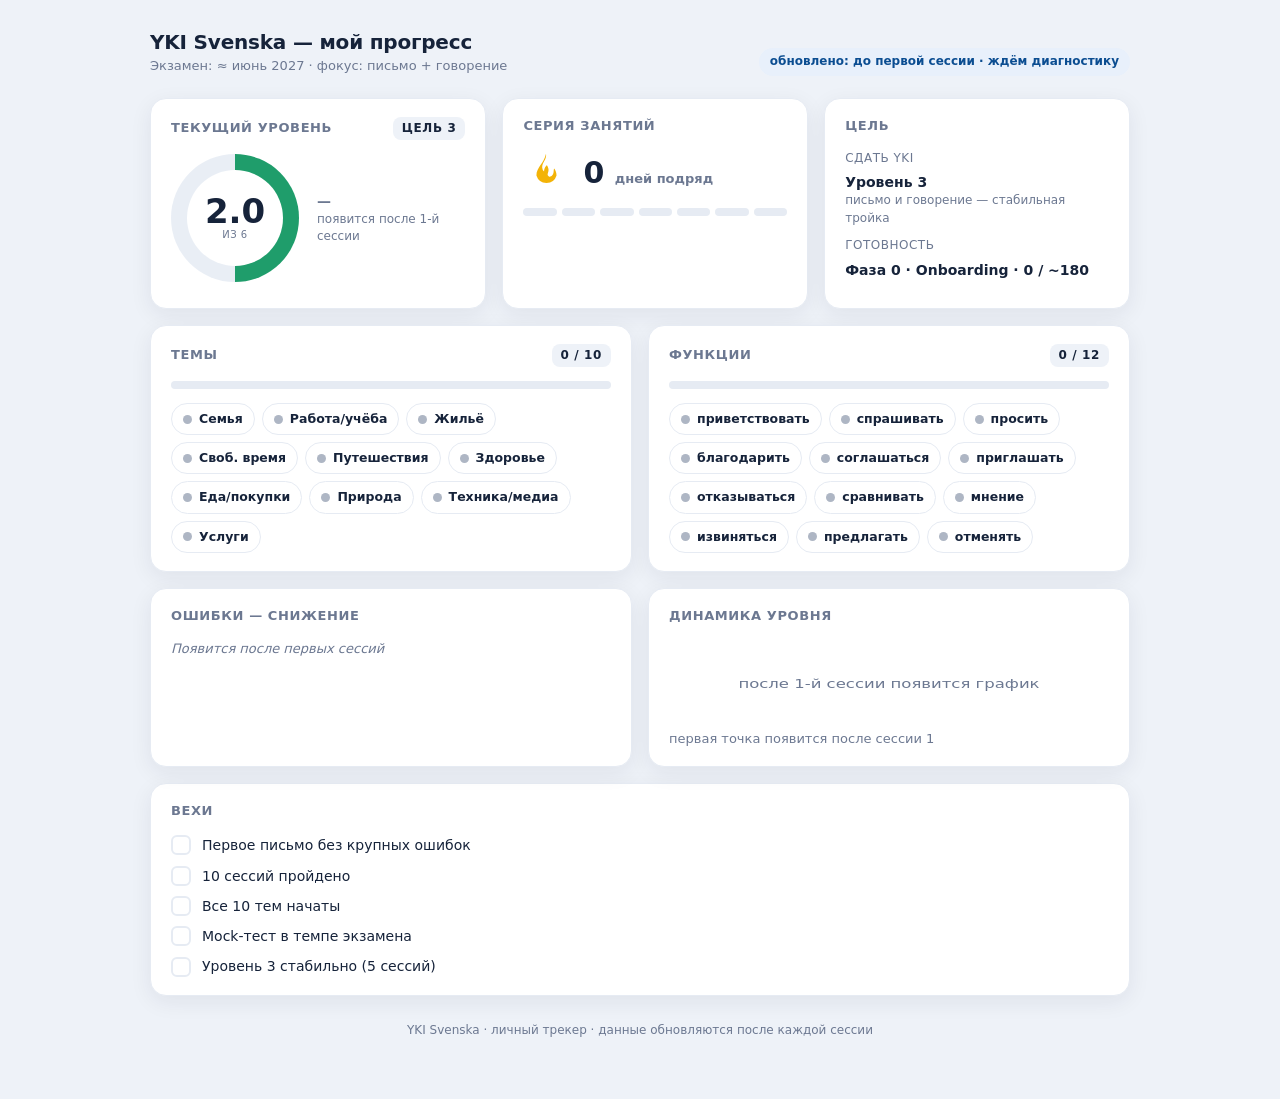
==== dashboard/index.html @ 59a008e3 "start" ====
<!doctype html>
<html lang="ru">
<head>
<meta charset="utf-8">
<meta name="viewport" content="width=device-width, initial-scale=1">
<title>YKI Svenska — Прогресс</title>
<style>
  :root{
    --bg:#eef2f8; --card:#ffffff; --ink:#16233a; --muted:#6c7891;
    --line:#e6ebf3; --blue:#0f63b8; --blue-d:#0b4d91; --gold:#f3b307;
    --new:#aeb6c4; --learn:#e8941a; --review:#2f7fd4; --master:#1f9d6b;
    --shadow:0 6px 22px rgba(22,35,58,.07); --r:16px;
  }
  *{box-sizing:border-box;margin:0;padding:0}
  body{font-family:-apple-system,BlinkMacSystemFont,"Segoe UI",Roboto,Inter,system-ui,sans-serif;
    background:var(--bg);color:var(--ink);-webkit-font-smoothing:antialiased;line-height:1.45}
  .app{max-width:1020px;margin:0 auto;padding:28px 20px 60px}
  header.top{display:flex;justify-content:space-between;align-items:flex-end;
    margin-bottom:22px;flex-wrap:wrap;gap:8px}
  header.top h1{font-size:20px;font-weight:700;letter-spacing:-.2px}
  header.top .sub{color:var(--muted);font-size:13px}
  .pill{font-size:12px;font-weight:600;color:var(--blue-d);background:#e8f0fb;
    padding:5px 11px;border-radius:999px}

  .grid{display:grid;gap:16px}
  .row-hero{grid-template-columns:1.1fr 1fr 1fr}
  .row-two{grid-template-columns:1fr 1fr}
  @media(max-width:760px){.row-hero,.row-two{grid-template-columns:1fr}}
  .card{background:var(--card);border:1px solid var(--line);border-radius:var(--r);
    padding:18px 20px;box-shadow:var(--shadow)}
  .card h2{font-size:13px;font-weight:700;text-transform:uppercase;letter-spacing:.6px;
    color:var(--muted);margin-bottom:14px;display:flex;justify-content:space-between;align-items:center}
  .card h2 .count{font-size:12px;color:var(--ink);background:var(--bg);padding:3px 9px;border-radius:8px}

  .hero{display:flex;align-items:center;gap:18px}
  .ring{width:128px;height:128px;border-radius:50%;flex:none;display:grid;place-items:center;
    background:conic-gradient(var(--master) 0% var(--pct,50%), #e9eef5 0)}
  .ring .hole{width:96px;height:96px;border-radius:50%;background:var(--card);
    display:grid;place-items:center;text-align:center}
  .ring .num{font-size:34px;font-weight:800;line-height:1}
  .ring .lab{font-size:10px;color:var(--muted);text-transform:uppercase;letter-spacing:.5px}
  .delta{font-size:14px;font-weight:700;color:var(--master)}
  .delta.up{color:var(--master)} .delta.zero{color:var(--muted);font-weight:600}
  .delta small{display:block;color:var(--muted);font-weight:500;font-size:12px}

  .streak{display:flex;align-items:center;gap:14px}
  .flame{width:46px;height:46px;flex:none}
  .streak .big{font-size:30px;font-weight:800}
  .streak .big span{font-size:13px;color:var(--muted);font-weight:600}
  .week{display:flex;gap:5px;margin-top:12px}
  .week i{width:100%;height:8px;border-radius:4px;background:var(--line)}
  .week i.on{background:var(--gold)}

  .goal{font-size:14px}
  .goal .k{color:var(--muted);font-size:12px;text-transform:uppercase;letter-spacing:.5px;margin-bottom:5px}
  .goal .v{font-weight:600;margin-bottom:10px}
  .goal .v small{display:block;color:var(--muted);font-weight:500;font-size:12px}

  .pbar{height:8px;background:var(--line);border-radius:6px;overflow:hidden;margin:4px 0 14px}
  .pbar i{display:block;height:100%;border-radius:6px;background:linear-gradient(90deg,var(--blue),var(--review))}
  .chips{display:flex;flex-wrap:wrap;gap:7px}
  .chip{font-size:12.5px;font-weight:600;padding:6px 11px;border-radius:999px;
    border:1px solid var(--line);display:flex;align-items:center;gap:7px}
  .chip .d{width:9px;height:9px;border-radius:50%}
  .s-new .d{background:var(--new)} .s-learn .d{background:var(--learn)}
  .s-review .d{background:var(--review)} .s-master .d{background:var(--master)}
  .s-master{border-color:#cdeeds}

  .err{margin-bottom:14px}
  .err .top{display:flex;justify-content:space-between;font-size:13px;font-weight:600;margin-bottom:6px}
  .err .top .delta{font-size:12px}
  .track{position:relative;height:10px;background:var(--line);border-radius:6px;overflow:hidden}
  .track .before{position:absolute;inset:0;background:#f0d6cf;width:var(--b,60%)}
  .track .now{position:absolute;left:0;top:0;bottom:0;background:var(--master);width:var(--n,18%);border-radius:6px}
  .errsum{display:flex;gap:18px;margin-top:6px;font-size:13px;color:var(--muted)}
  .errsum b{color:var(--ink)}
  .empty{color:var(--muted);font-size:13px;font-style:italic}

  .spark{width:100%;height:90px;display:block}
  .trend-num{font-size:13px;color:var(--muted)}

  .ms{display:flex;flex-direction:column;gap:10px}
  .ms li{list-style:none;display:flex;align-items:center;gap:11px;font-size:14px}
  .ms .box{width:20px;height:20px;border-radius:6px;border:2px solid var(--line);flex:none;display:grid;place-items:center}
  .ms .done .box{background:var(--master);border-color:var(--master)}
  .ms .done .box::after{content:"";width:6px;height:10px;border:solid #fff;border-width:0 2px 2px 0;transform:rotate(45deg) translate(-1px,-1px)}
  .ms .done span{color:var(--muted);text-decoration:line-through}
  footer{text-align:center;color:var(--muted);font-size:12px;margin-top:26px}
</style>
</head>
<body>
<div class="app">
  <header class="top">
    <div>
      <h1>YKI Svenska — мой прогресс</h1>
      <div class="sub">Экзамен: ≈ июнь 2027 · фокус: письмо + говорение</div>
    </div>
    <div class="pill" id="upd">обновлено: —</div>
  </header>

  <div class="grid row-hero">
    <div class="card">
      <h2>Текущий уровень <span class="count" id="lvlCount">цель 3</span></h2>
      <div class="hero">
        <div class="ring" id="ring"><div class="hole"><div>
          <div class="num" id="lvlNum">2.0</div>
          <div class="lab">из 6</div>
        </div></div></div>
        <div class="delta" id="lvlDelta">—<small>появится после 1-й сессии</small></div>
      </div>
    </div>

    <div class="card">
      <h2>Серия занятий</h2>
      <div class="streak">
        <svg class="flame" viewBox="0 0 24 24"><path fill="#f3b307" d="M12 2c.5 3-2 4.5-2 7a3 3 0 0 0 1 2.2C11 9 12.5 8 12.5 8S14 10 13 12c-.4.8 0 1.6.7 1.9C15 14 16 12.7 16 11c0-1 .3-1.4.3-1.4.7 1 1.2 2.3 1.2 3.7A5.5 5.5 0 0 1 7 13.3C7 9 11 7 12 2z"/></svg>
        <div class="big" id="streakNum">0 <span>дней подряд</span></div>
      </div>
      <div class="week" id="week"></div>
    </div>

    <div class="card goal">
      <h2>Цель</h2>
      <div class="k">Сдать YKI</div>
      <div class="v">Уровень 3<small>письмо и говорение — стабильная тройка</small></div>
      <div class="k">Готовность</div>
      <div class="v" id="ready">Фаза 0 · 0 / ~180</div>
    </div>
  </div>

  <div class="grid row-two" style="margin-top:16px">
    <div class="card">
      <h2>Темы <span class="count" id="thCount">0 / 10</span></h2>
      <div class="pbar"><i id="thBar" style="width:0%"></i></div>
      <div class="chips" id="themes"></div>
    </div>
    <div class="card">
      <h2>Функции <span class="count" id="fnCount">0 / 12</span></h2>
      <div class="pbar"><i id="fnBar" style="width:0%"></i></div>
      <div class="chips" id="functions"></div>
    </div>
  </div>

  <div class="grid row-two" style="margin-top:16px">
    <div class="card">
      <h2>Ошибки — снижение</h2>
      <div id="errors"><div class="empty">Появится после первых сессий</div></div>
      <div class="errsum" id="errSum"></div>
    </div>
    <div class="card">
      <h2>Динамика уровня</h2>
      <svg class="spark" id="spark" viewBox="0 0 320 90" preserveAspectRatio="none"></svg>
      <div class="trend-num" id="trendTxt">первая точка появится после сессии 1</div>
    </div>
  </div>

  <div class="card" style="margin-top:16px">
    <h2>Вехи</h2>
    <ul class="ms" id="ms"></ul>
  </div>

  <footer id="foot">YKI Svenska · личный трекер · данные обновляются после каждой сессии</footer>
</div>

<script src="data.js"></script>
<script>
const D = window.DASHBOARD;
const STATUS={new:"не начато",learn:"изучаю",review:"повторяю",master:"освоено"};
const $=s=>document.querySelector(s);
const el=(t,c,h)=>{const e=document.createElement(t);if(c)e.className=c;if(h!=null)e.innerHTML=h;return e};

$("#upd").textContent="обновлено: "+D.updated;
$("#lvlNum").textContent=D.level.current.toFixed(1);
$("#ring").style.setProperty("--pct",(D.level.current/4*100)+"%");
(function(){
  const dEl=$("#lvlDelta");
  if(D.level.delta>0){dEl.className="delta up";dEl.innerHTML="▲ +"+D.level.delta.toFixed(1)+"<small>за последний месяц</small>";}
  else{dEl.className="delta zero";dEl.innerHTML="—<small>появится после 1-й сессии</small>";}
})();
$("#streakNum").innerHTML=D.streak.days+" <span>дней подряд</span>";
$("#week").innerHTML=D.streak.week.map(d=>`<i class="${d?'on':''}"></i>`).join("");
$("#ready").textContent=`${D.readiness.phase} · ${D.readiness.done} / ~${D.readiness.total}`;

function chips(arr,barId,countId,wrapId){
  const started=arr.filter(x=>x.s!=="new").length;
  $("#"+countId).textContent=`${started} / ${arr.length}`;
  $("#"+barId).style.width=(started/arr.length*100)+"%";
  const wrap=$("#"+wrapId); wrap.innerHTML="";
  arr.forEach(x=>{
    const c=el("div","chip s-"+x.s,`<span class="d"></span>${x.n}`);
    c.title=STATUS[x.s]; wrap.appendChild(c);
  });
}
chips(D.themes,"thBar","thCount","themes");
chips(D.functions,"fnBar","fnCount","functions");

const ewrap=$("#errors");
if(!D.errors.length){
  ewrap.innerHTML='<div class="empty">Появится после первых сессий</div>';
  $("#errSum").innerHTML="";
}else{
  ewrap.innerHTML="";
  D.errors.forEach(e=>{
    const row=el("div","err");
    row.innerHTML=`<div class="top"><span>${e.t}</span><span class="delta">${e.before}% → ${e.now}% ▼</span></div>
      <div class="track" style="--b:${e.before}%;--n:${e.now}%"><div class="before"></div><div class="now"></div></div>`;
    ewrap.appendChild(row);
  });
  $("#errSum").innerHTML=`Исправлено всего: <b>${D.corrected}</b> · «закрыто» (3× верно): <b>${D.fixed}</b>`;
}

const wrap=$("#ms");
D.milestones.forEach(m=>{
  const li=el("li",m.done?"done":"");
  li.innerHTML=`<span class="box"></span><span>${m.t}</span>`;
  wrap.appendChild(li);
});

(function(){
  const h=D.level.history, s=$("#spark");
  if(h.length<2){
    s.innerHTML=`<text x="160" y="48" text-anchor="middle" fill="#6c7891" font-size="12">после 1-й сессии появится график</text>`;
    return;
  }
  const w=320,H=90,pad=8;
  const mn=Math.min(...h),mx=Math.max(...h),r=(mx-mn)||1;
  const sx=w/(h.length-1);
  const pts=h.map((v,i)=>[i*sx, H-pad-((v-mn)/r)*(H-pad*2)]);
  const d=pts.map((p,i)=>(i?"L":"M")+p[0].toFixed(1)+" "+p[1].toFixed(1)).join(" ");
  const area=`${d} L ${w} ${H} L 0 ${H} Z`;
  s.innerHTML=`
    <defs><linearGradient id="g" x1="0" y1="0" x2="0" y2="1">
      <stop offset="0" stop-color="#2f7fd4" stop-opacity=".25"/><stop offset="1" stop-color="#2f7fd4" stop-opacity="0"/>
    </linearGradient></defs>
    <path d="${area}" fill="url(#g)"/>
    <path d="${d}" fill="none" stroke="#0f63b8" stroke-width="2.4" stroke-linecap="round" stroke-linejoin="round"/>
    ${pts.map(p=>`<circle cx="${p[0].toFixed(1)}" cy="${p[1].toFixed(1)}" r="2.6" fill="#fff" stroke="#0f63b8" stroke-width="1.8"/>`).join("")}`;
  $("#trendTxt").textContent=`${h[0].toFixed(1)} → ${h[h.length-1].toFixed(1)}  ·  по сессиям`;
})();
</script>
</body>
</html>
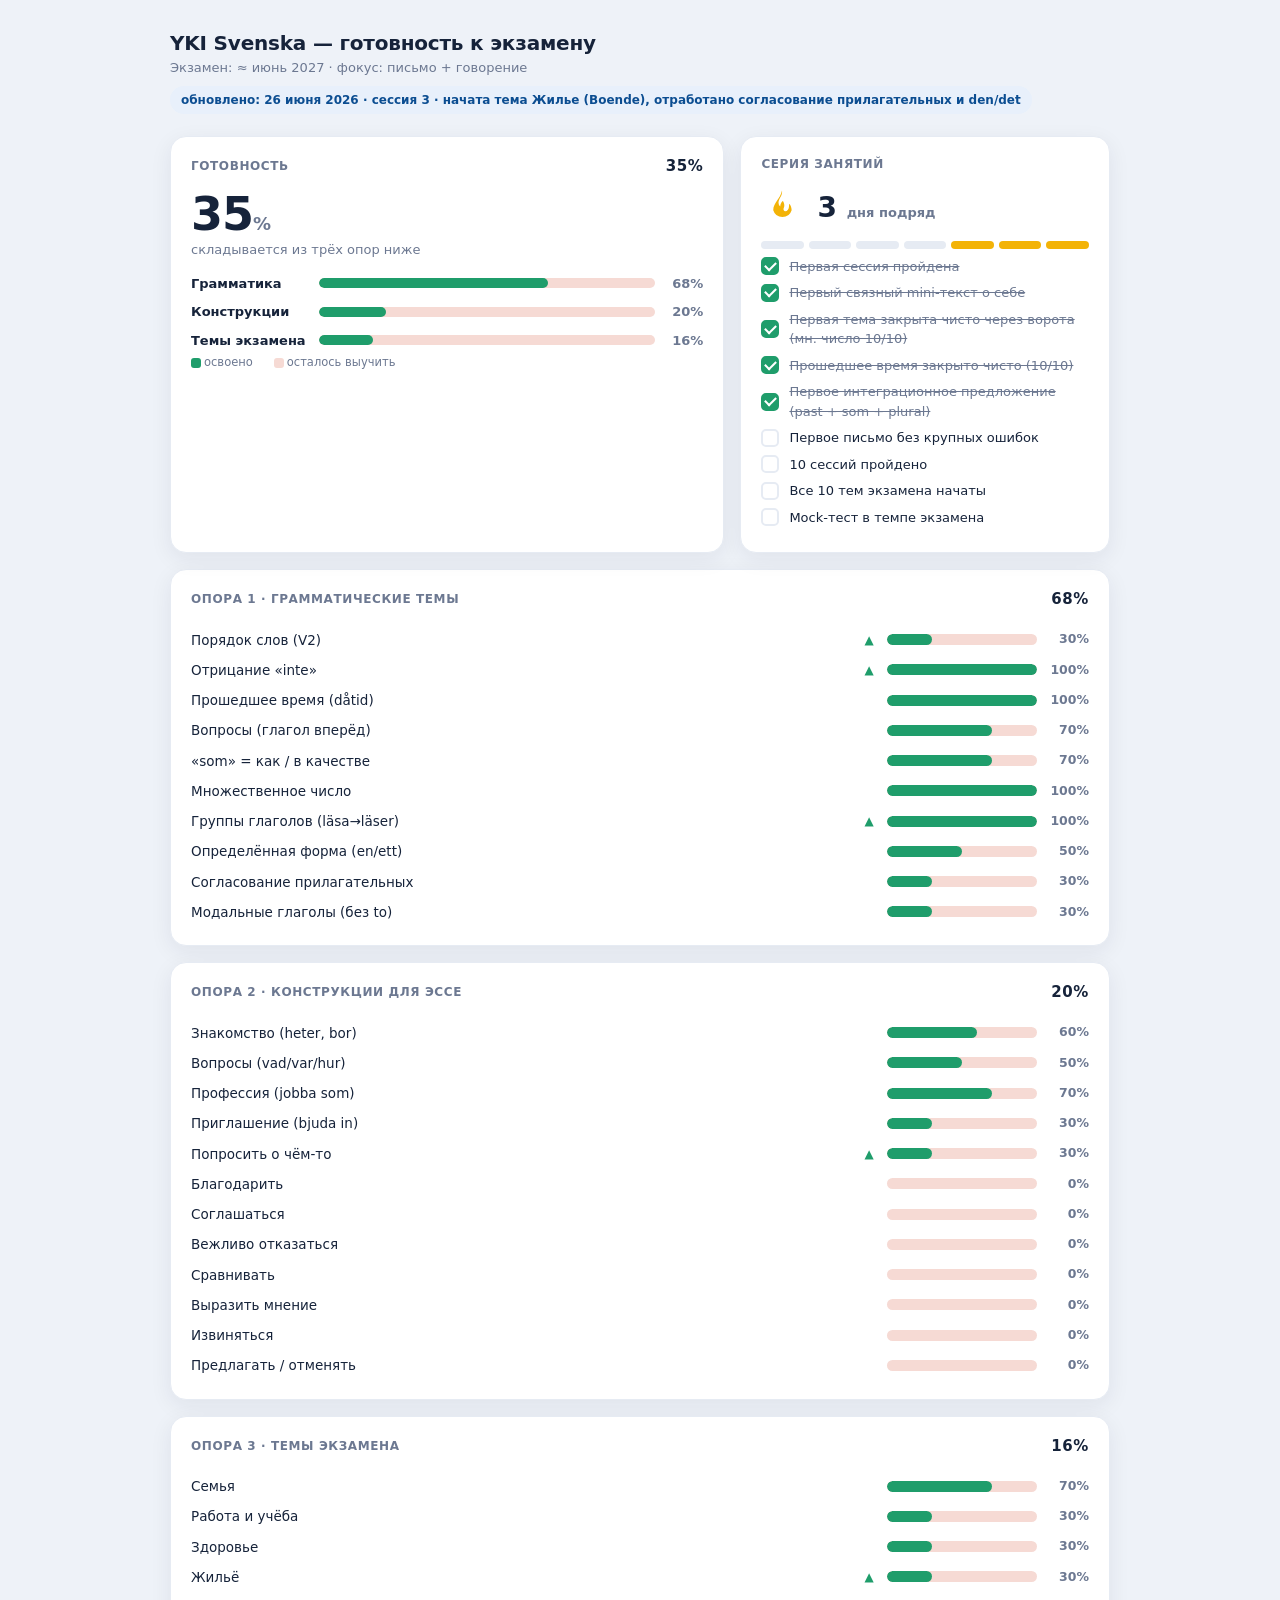
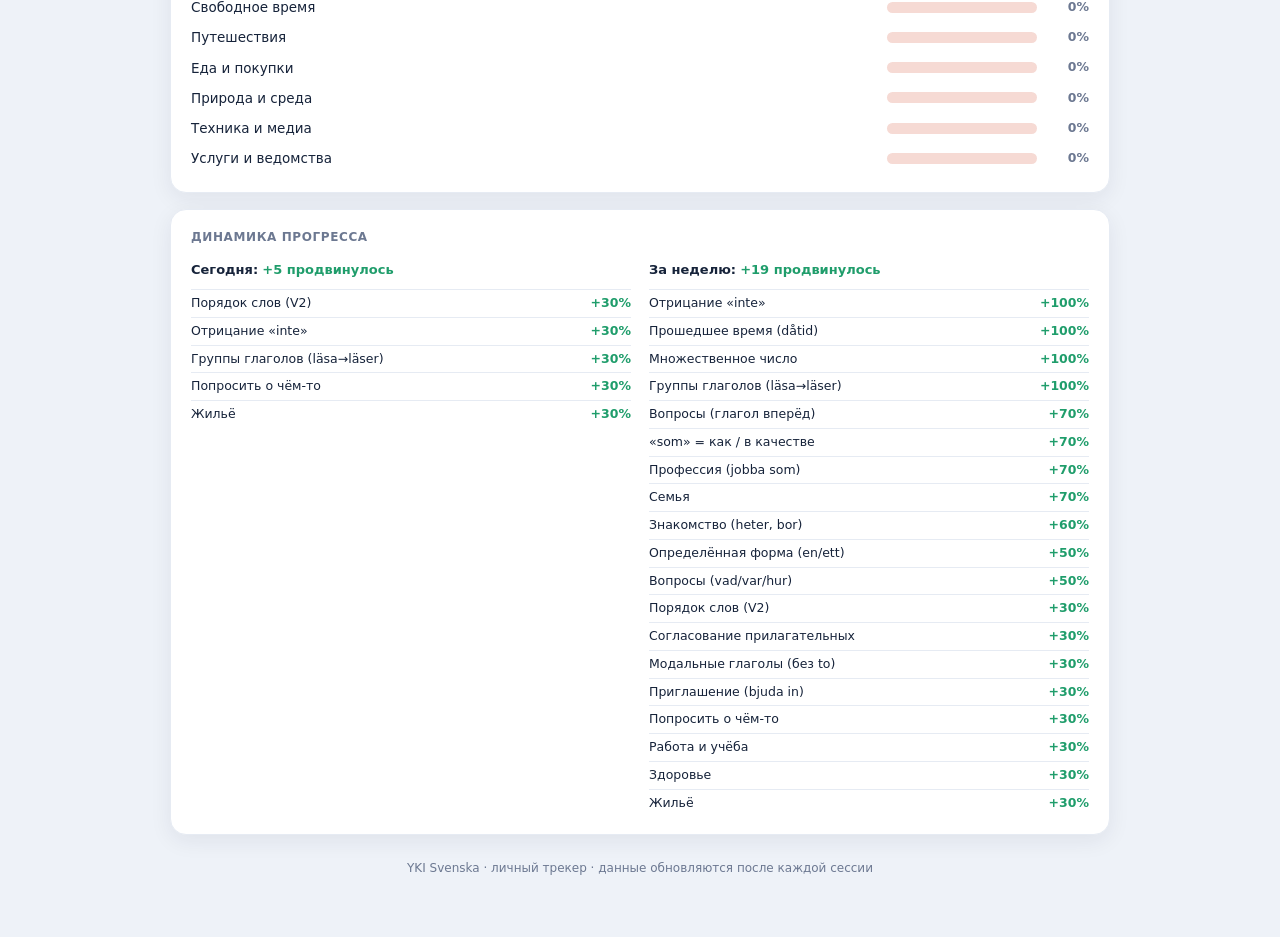
==== commit f647c756: "up" ====
--- a/dashboard/index.html
+++ b/dashboard/index.html
@@ -3,110 +3,109 @@
 <head>
 <meta charset="utf-8">
 <meta name="viewport" content="width=device-width, initial-scale=1">
-<title>YKI Svenska — Прогресс</title>
+<title>YKI Svenska — Готовность</title>
 <style>
   :root{
     --bg:#eef2f8; --card:#ffffff; --ink:#16233a; --muted:#6c7891;
-    --line:#e6ebf3; --blue:#0f63b8; --blue-d:#0b4d91; --gold:#f3b307;
-    --new:#aeb6c4; --learn:#e8941a; --review:#2f7fd4; --master:#1f9d6b;
+    --line:#e6ebf3; --gold:#f3b307; --green:#1f9d6b; --green-d:#178057;
+    --red:#e5716a; --red-bg:#f6dad4; --amber:#e8941a;
     --shadow:0 6px 22px rgba(22,35,58,.07); --r:16px;
   }
   *{box-sizing:border-box;margin:0;padding:0}
   body{font-family:-apple-system,BlinkMacSystemFont,"Segoe UI",Roboto,Inter,system-ui,sans-serif;
-    background:var(--bg);color:var(--ink);-webkit-font-smoothing:antialiased;line-height:1.45}
-  .app{max-width:1020px;margin:0 auto;padding:28px 20px 60px}
+    background:var(--bg);color:var(--ink);-webkit-font-smoothing:antialiased;line-height:1.5}
+  .app{max-width:980px;margin:0 auto;padding:28px 20px 60px}
   header.top{display:flex;justify-content:space-between;align-items:flex-end;
     margin-bottom:22px;flex-wrap:wrap;gap:8px}
   header.top h1{font-size:20px;font-weight:700;letter-spacing:-.2px}
   header.top .sub{color:var(--muted);font-size:13px}
-  .pill{font-size:12px;font-weight:600;color:var(--blue-d);background:#e8f0fb;
-    padding:5px 11px;border-radius:999px}
+  .pill{font-size:12px;font-weight:600;color:#0b4d91;background:#e8f0fb;padding:5px 11px;border-radius:999px}
 
   .grid{display:grid;gap:16px}
-  .row-hero{grid-template-columns:1.1fr 1fr 1fr}
+  .row-hero{grid-template-columns:1.5fr 1fr}
   .row-two{grid-template-columns:1fr 1fr}
   @media(max-width:760px){.row-hero,.row-two{grid-template-columns:1fr}}
   .card{background:var(--card);border:1px solid var(--line);border-radius:var(--r);
     padding:18px 20px;box-shadow:var(--shadow)}
-  .card h2{font-size:13px;font-weight:700;text-transform:uppercase;letter-spacing:.6px;
+  .card h2{font-size:12px;font-weight:700;text-transform:uppercase;letter-spacing:.6px;
     color:var(--muted);margin-bottom:14px;display:flex;justify-content:space-between;align-items:center}
-  .card h2 .count{font-size:12px;color:var(--ink);background:var(--bg);padding:3px 9px;border-radius:8px}
-
-  .hero{display:flex;align-items:center;gap:18px}
-  .ring{width:128px;height:128px;border-radius:50%;flex:none;display:grid;place-items:center;
-    background:conic-gradient(var(--master) 0% var(--pct,50%), #e9eef5 0)}
-  .ring .hole{width:96px;height:96px;border-radius:50%;background:var(--card);
-    display:grid;place-items:center;text-align:center}
-  .ring .num{font-size:34px;font-weight:800;line-height:1}
-  .ring .lab{font-size:10px;color:var(--muted);text-transform:uppercase;letter-spacing:.5px}
-  .delta{font-size:14px;font-weight:700;color:var(--master)}
-  .delta.up{color:var(--master)} .delta.zero{color:var(--muted);font-weight:600}
-  .delta small{display:block;color:var(--muted);font-weight:500;font-size:12px}
-
-  .streak{display:flex;align-items:center;gap:14px}
-  .flame{width:46px;height:46px;flex:none}
-  .streak .big{font-size:30px;font-weight:800}
-  .streak .big span{font-size:13px;color:var(--muted);font-weight:600}
+  .card h2 .agg{font-size:15px;color:var(--ink);font-weight:800}
+
+  /* hero readiness */
+  .ready{display:flex;align-items:center;gap:22px;margin-bottom:8px}
+  .big{font-size:46px;font-weight:800;line-height:1;letter-spacing:-1px}
+  .big small{font-size:18px;color:var(--muted);font-weight:700}
+  .ready .lab{font-size:13px;color:var(--muted);margin-top:3px}
+  .pillars{margin-top:14px;display:flex;flex-direction:column;gap:9px}
+  .pillar{display:flex;align-items:center;gap:10px;font-size:13px}
+  .pillar .name{width:118px;color:var(--ink);font-weight:600}
+  .pillar .trk{flex:1;height:10px;background:var(--red-bg);border-radius:6px;overflow:hidden}
+  .pillar .trk i{display:block;height:100%;background:var(--green);border-radius:6px;transition:width .6s}
+  .pillar .pc{width:38px;text-align:right;font-weight:700;color:var(--muted)}
+
+  .streak{display:flex;align-items:center;gap:14px;margin-bottom:6px}
+  .flame{width:42px;height:42px;flex:none}
+  .streak .big2{font-size:28px;font-weight:800}
+  .streak .big2 span{font-size:13px;color:var(--muted);font-weight:600}
   .week{display:flex;gap:5px;margin-top:12px}
   .week i{width:100%;height:8px;border-radius:4px;background:var(--line)}
   .week i.on{background:var(--gold)}
-
-  .goal{font-size:14px}
-  .goal .k{color:var(--muted);font-size:12px;text-transform:uppercase;letter-spacing:.5px;margin-bottom:5px}
-  .goal .v{font-weight:600;margin-bottom:10px}
-  .goal .v small{display:block;color:var(--muted);font-weight:500;font-size:12px}
-
-  .pbar{height:8px;background:var(--line);border-radius:6px;overflow:hidden;margin:4px 0 14px}
-  .pbar i{display:block;height:100%;border-radius:6px;background:linear-gradient(90deg,var(--blue),var(--review))}
-  .chips{display:flex;flex-wrap:wrap;gap:7px}
-  .chip{font-size:12.5px;font-weight:600;padding:6px 11px;border-radius:999px;
-    border:1px solid var(--line);display:flex;align-items:center;gap:7px}
-  .chip .d{width:9px;height:9px;border-radius:50%}
-  .s-new .d{background:var(--new)} .s-learn .d{background:var(--learn)}
-  .s-review .d{background:var(--review)} .s-master .d{background:var(--master)}
-  .s-master{border-color:#cdeeds}
-
-  .err{margin-bottom:14px}
-  .err .top{display:flex;justify-content:space-between;font-size:13px;font-weight:600;margin-bottom:6px}
-  .err .top .delta{font-size:12px}
-  .track{position:relative;height:10px;background:var(--line);border-radius:6px;overflow:hidden}
-  .track .before{position:absolute;inset:0;background:#f0d6cf;width:var(--b,60%)}
-  .track .now{position:absolute;left:0;top:0;bottom:0;background:var(--master);width:var(--n,18%);border-radius:6px}
-  .errsum{display:flex;gap:18px;margin-top:6px;font-size:13px;color:var(--muted)}
-  .errsum b{color:var(--ink)}
-  .empty{color:var(--muted);font-size:13px;font-style:italic}
-
-  .spark{width:100%;height:90px;display:block}
-  .trend-num{font-size:13px;color:var(--muted)}
-
-  .ms{display:flex;flex-direction:column;gap:10px}
-  .ms li{list-style:none;display:flex;align-items:center;gap:11px;font-size:14px}
-  .ms .box{width:20px;height:20px;border-radius:6px;border:2px solid var(--line);flex:none;display:grid;place-items:center}
-  .ms .done .box{background:var(--master);border-color:var(--master)}
-  .ms .done .box::after{content:"";width:6px;height:10px;border:solid #fff;border-width:0 2px 2px 0;transform:rotate(45deg) translate(-1px,-1px)}
-  .ms .done span{color:var(--muted);text-decoration:line-through}
-  footer{text-align:center;color:var(--muted);font-size:12px;margin-top:26px}
+  .mlist{margin-top:8px}
+  .mlist li{list-style:none;display:flex;align-items:center;gap:10px;font-size:13px;margin-bottom:7px}
+  .mlist .box{width:18px;height:18px;border-radius:5px;border:2px solid var(--line);flex:none;display:grid;place-items:center}
+  .mlist .done .box{background:var(--green);border-color:var(--green)}
+  .mlist .done .box::after{content:"";width:5px;height:9px;border:solid #fff;border-width:0 2px 2px 0;transform:rotate(45deg) translate(-1px,-1px)}
+  .mlist .done span{color:var(--muted);text-decoration:line-through}
+
+  /* topic bars */
+  .bar{display:flex;align-items:center;gap:10px;padding:5px 0}
+  .bar .name{flex:1;font-size:13.5px;color:var(--ink)}
+  .bar .arrow{width:16px;text-align:center;font-size:12px;font-weight:800;flex:none}
+  .bar .arrow.up{color:var(--green)} .bar .arrow.down{color:var(--red)} .bar .arrow.flat{color:transparent}
+  .bar .trk{width:150px;height:11px;background:var(--red-bg);border-radius:6px;overflow:hidden;flex:none}
+  .bar .trk i{display:block;height:100%;background:var(--green);border-radius:6px;transition:width .6s}
+  .bar .pc{width:42px;text-align:right;font-size:12.5px;font-weight:700;color:var(--muted);flex:none}
+  .bar.zero .trk i{background:var(--red);opacity:.55}
+  @media(max-width:560px){.bar .trk{width:96px}}
+
+  /* delta */
+  .delta-cols{display:grid;grid-template-columns:1fr 1fr;gap:18px}
+  @media(max-width:560px){.delta-cols{grid-template-columns:1fr}}
+  .delta-sum{font-size:13px;margin-bottom:10px}
+  .delta-sum .up{color:var(--green);font-weight:700} .delta-sum .down{color:var(--red);font-weight:700}
+  .drow{display:flex;justify-content:space-between;font-size:12.5px;padding:4px 0;border-top:1px solid var(--line)}
+  .drow .nm{color:var(--ink)} .drow .mv{font-weight:700}
+  .drow .mv.up{color:var(--green)} .drow .mv.down{color:var(--red)}
+  .empty{color:var(--muted);font-size:12.5px;font-style:italic}
+  .legend{font-size:11.5px;color:var(--muted);margin-top:4px}
+  .legend .g{display:inline-block;width:10px;height:10px;background:var(--green);border-radius:3px;vertical-align:middle;margin-right:3px}
+  .legend .r{display:inline-block;width:10px;height:10px;background:var(--red-bg);border-radius:3px;vertical-align:middle;margin:0 3px 0 10px}
+  footer{text-align:center;color:var(--muted);font-size:12px;margin-top:24px}
 </style>
 </head>
 <body>
 <div class="app">
   <header class="top">
     <div>
-      <h1>YKI Svenska — мой прогресс</h1>
+      <h1>YKI Svenska — готовность к экзамену</h1>
       <div class="sub">Экзамен: ≈ июнь 2027 · фокус: письмо + говорение</div>
     </div>
-    <div class="pill" id="upd">обновлено: —</div>
+    <div class="pill" id="upd">—</div>
   </header>
 
+  <!-- HERO -->
   <div class="grid row-hero">
     <div class="card">
-      <h2>Текущий уровень <span class="count" id="lvlCount">цель 3</span></h2>
-      <div class="hero">
-        <div class="ring" id="ring"><div class="hole"><div>
-          <div class="num" id="lvlNum">2.0</div>
-          <div class="lab">из 6</div>
-        </div></div></div>
-        <div class="delta" id="lvlDelta">—<small>появится после 1-й сессии</small></div>
+      <h2>Готовность <span class="agg" id="readyPct">—</span></h2>
+      <div class="ready">
+        <div>
+          <div class="big" id="readyBig">—<small>%</small></div>
+          <div class="lab">складывается из трёх опор ниже</div>
+        </div>
+      </div>
+      <div class="pillars" id="pillars"></div>
+      <div class="legend">
+        <span class="g"></span>освоено &nbsp; <span class="r"></span>осталось выучить
       </div>
     </div>
 
@@ -114,129 +113,117 @@
       <h2>Серия занятий</h2>
       <div class="streak">
         <svg class="flame" viewBox="0 0 24 24"><path fill="#f3b307" d="M12 2c.5 3-2 4.5-2 7a3 3 0 0 0 1 2.2C11 9 12.5 8 12.5 8S14 10 13 12c-.4.8 0 1.6.7 1.9C15 14 16 12.7 16 11c0-1 .3-1.4.3-1.4.7 1 1.2 2.3 1.2 3.7A5.5 5.5 0 0 1 7 13.3C7 9 11 7 12 2z"/></svg>
-        <div class="big" id="streakNum">0 <span>дней подряд</span></div>
+        <div class="big2" id="streakNum">0 <span>дней подряд</span></div>
       </div>
       <div class="week" id="week"></div>
-    </div>
-
-    <div class="card goal">
-      <h2>Цель</h2>
-      <div class="k">Сдать YKI</div>
-      <div class="v">Уровень 3<small>письмо и говорение — стабильная тройка</small></div>
-      <div class="k">Готовность</div>
-      <div class="v" id="ready">Фаза 0 · 0 / ~180</div>
-    </div>
-  </div>
-
-  <div class="grid row-two" style="margin-top:16px">
-    <div class="card">
-      <h2>Темы <span class="count" id="thCount">0 / 10</span></h2>
-      <div class="pbar"><i id="thBar" style="width:0%"></i></div>
-      <div class="chips" id="themes"></div>
-    </div>
-    <div class="card">
-      <h2>Функции <span class="count" id="fnCount">0 / 12</span></h2>
-      <div class="pbar"><i id="fnBar" style="width:0%"></i></div>
-      <div class="chips" id="functions"></div>
-    </div>
-  </div>
-
-  <div class="grid row-two" style="margin-top:16px">
-    <div class="card">
-      <h2>Ошибки — снижение</h2>
-      <div id="errors"><div class="empty">Появится после первых сессий</div></div>
-      <div class="errsum" id="errSum"></div>
-    </div>
-    <div class="card">
-      <h2>Динамика уровня</h2>
-      <svg class="spark" id="spark" viewBox="0 0 320 90" preserveAspectRatio="none"></svg>
-      <div class="trend-num" id="trendTxt">первая точка появится после сессии 1</div>
-    </div>
-  </div>
-
-  <div class="card" style="margin-top:16px">
-    <h2>Вехи</h2>
-    <ul class="ms" id="ms"></ul>
-  </div>
-
-  <footer id="foot">YKI Svenska · личный трекер · данные обновляются после каждой сессии</footer>
+      <ul class="mlist" id="ms"></ul>
+    </div>
+  </div>
+
+  <!-- PILLAR 1: GRAMMAR -->
+  <div class="card" style="margin-top:16px">
+    <h2>Опора 1 · Грамматические темы <span class="agg" id="gAgg">—</span></h2>
+    <div id="grammar"></div>
+  </div>
+
+  <!-- PILLAR 2: CONSTRUCTIONS -->
+  <div class="card" style="margin-top:16px">
+    <h2>Опора 2 · Конструкции для эссе <span class="agg" id="cAgg">—</span></h2>
+    <div id="constructions"></div>
+  </div>
+
+  <!-- PILLAR 3: THEMES -->
+  <div class="card" style="margin-top:16px">
+    <h2>Опора 3 · Темы экзамена <span class="agg" id="tAgg">—</span></h2>
+    <div id="themes"></div>
+  </div>
+
+  <!-- DELTA -->
+  <div class="card" style="margin-top:16px">
+    <h2>Динамика прогресса</h2>
+    <div class="delta-cols">
+      <div>
+        <div class="delta-sum" id="todaySum"></div>
+        <div id="todayDelta"></div>
+      </div>
+      <div>
+        <div class="delta-sum" id="weekSum"></div>
+        <div id="weekDelta"></div>
+      </div>
+    </div>
+  </div>
+
+  <footer>YKI Svenska · личный трекер · данные обновляются после каждой сессии</footer>
 </div>
 
 <script src="data.js"></script>
 <script>
 const D = window.DASHBOARD;
-const STATUS={new:"не начато",learn:"изучаю",review:"повторяю",master:"освоено"};
 const $=s=>document.querySelector(s);
-const el=(t,c,h)=>{const e=document.createElement(t);if(c)e.className=c;if(h!=null)e.innerHTML=h;return e};
+const avg=a=>a.length?Math.round(a.reduce((s,x)=>s+x.pct,0)/a.length):0;
+const fmt=n=>n+"%";
+const plural=(n,o,f,m)=>{const a=Math.abs(n)%100,l=a%10;return l===1&&a!==11?o:(l>=2&&l<=4&&(a<10||a>=20))?f:m;};
 
 $("#upd").textContent="обновлено: "+D.updated;
-$("#lvlNum").textContent=D.level.current.toFixed(1);
-$("#ring").style.setProperty("--pct",(D.level.current/4*100)+"%");
-(function(){
-  const dEl=$("#lvlDelta");
-  if(D.level.delta>0){dEl.className="delta up";dEl.innerHTML="▲ +"+D.level.delta.toFixed(1)+"<small>за последний месяц</small>";}
-  else{dEl.className="delta zero";dEl.innerHTML="—<small>появится после 1-й сессии</small>";}
-})();
-$("#streakNum").innerHTML=D.streak.days+" <span>дней подряд</span>";
+$("#streakNum").innerHTML=D.streak.days+" <span>"+plural(D.streak.days,"день","дня","дней")+" подряд</span>";
 $("#week").innerHTML=D.streak.week.map(d=>`<i class="${d?'on':''}"></i>`).join("");
-$("#ready").textContent=`${D.readiness.phase} · ${D.readiness.done} / ~${D.readiness.total}`;
-
-function chips(arr,barId,countId,wrapId){
-  const started=arr.filter(x=>x.s!=="new").length;
-  $("#"+countId).textContent=`${started} / ${arr.length}`;
-  $("#"+barId).style.width=(started/arr.length*100)+"%";
-  const wrap=$("#"+wrapId); wrap.innerHTML="";
-  arr.forEach(x=>{
-    const c=el("div","chip s-"+x.s,`<span class="d"></span>${x.n}`);
-    c.title=STATUS[x.s]; wrap.appendChild(c);
-  });
+
+const gAvg=avg(D.grammar), cAvg=avg(D.constructions), tAvg=avg(D.themes);
+const overall=Math.round((gAvg+cAvg+tAvg)/3);
+$("#readyBig").innerHTML=overall+"<small>%</small>";
+$("#readyPct").textContent=fmt(overall);
+$("#gAgg").textContent=fmt(gAvg);
+$("#cAgg").textContent=fmt(cAvg);
+$("#tAgg").textContent=fmt(tAvg);
+
+const pillars=[
+  {name:"Грамматика", pct:gAvg},
+  {name:"Конструкции", pct:cAvg},
+  {name:"Темы экзамена", pct:tAvg}
+];
+$("#pillars").innerHTML=pillars.map(p=>
+  `<div class="pillar"><span class="name">${p.name}</span>
+   <span class="trk"><i style="width:${p.pct}%"></i></span>
+   <span class="pc">${fmt(p.pct)}</span></div>`).join("");
+
+function renderBars(list,id){
+  const wrap=$("#"+id);
+  wrap.innerHTML=list.map(x=>{
+    const cls=x.pct===0?"bar zero":"bar";
+    let a="flat", ac="flat";
+    if(x.d>0){a="▲";ac="up";} else if(x.d<0){a="▼";ac="down";}
+    return `<div class="${cls}"><span class="name">${x.n}</span>
+      <span class="arrow ${ac}">${a}</span>
+      <span class="trk"><i style="width:${x.pct}%"></i></span>
+      <span class="pc">${fmt(x.pct)}</span></div>`;
+  }).join("");
 }
-chips(D.themes,"thBar","thCount","themes");
-chips(D.functions,"fnBar","fnCount","functions");
-
-const ewrap=$("#errors");
-if(!D.errors.length){
-  ewrap.innerHTML='<div class="empty">Появится после первых сессий</div>';
-  $("#errSum").innerHTML="";
-}else{
-  ewrap.innerHTML="";
-  D.errors.forEach(e=>{
-    const row=el("div","err");
-    row.innerHTML=`<div class="top"><span>${e.t}</span><span class="delta">${e.before}% → ${e.now}% ▼</span></div>
-      <div class="track" style="--b:${e.before}%;--n:${e.now}%"><div class="before"></div><div class="now"></div></div>`;
-    ewrap.appendChild(row);
-  });
-  $("#errSum").innerHTML=`Исправлено всего: <b>${D.corrected}</b> · «закрыто» (3× верно): <b>${D.fixed}</b>`;
+renderBars(D.grammar,"grammar");
+renderBars(D.constructions,"constructions");
+renderBars(D.themes,"themes");
+
+// milestones
+$("#ms").innerHTML=D.milestones.map(m=>
+  `<li class="${m.done?'done':''}"><span class="box"></span><span>${m.t}</span></li>`).join("");
+
+// delta
+function renderDelta(field, sumId, listId, title){
+  const all=[...D.grammar,...D.constructions,...D.themes];
+  const movers=all.filter(x=>x[field]!==0).sort((a,b)=>Math.abs(b[field])-Math.abs(a[field]));
+  const up=movers.filter(x=>x[field]>0).length;
+  const down=movers.filter(x=>x[field]<0).length;
+  $("#"+sumId).innerHTML=`<b>${title}:</b> `
+    + (up?`<span class="up">+${up} продвинулось</span>`:`<span class="up">нет улучшений</span>`)
+    + (down?` · <span class="down">−${down} регрессий</span>`:"");
+  $("#"+listId).innerHTML = movers.length
+    ? movers.map(x=>{
+        const cls=x[field]>0?"up":"down", sign=x[field]>0?"+":"";
+        return `<div class="drow"><span class="nm">${x.n}</span><span class="mv ${cls}">${sign}${x[field]}%</span></div>`;
+      }).join("")
+    : `<div class="empty">пока нет изменений</div>`;
 }
-
-const wrap=$("#ms");
-D.milestones.forEach(m=>{
-  const li=el("li",m.done?"done":"");
-  li.innerHTML=`<span class="box"></span><span>${m.t}</span>`;
-  wrap.appendChild(li);
-});
-
-(function(){
-  const h=D.level.history, s=$("#spark");
-  if(h.length<2){
-    s.innerHTML=`<text x="160" y="48" text-anchor="middle" fill="#6c7891" font-size="12">после 1-й сессии появится график</text>`;
-    return;
-  }
-  const w=320,H=90,pad=8;
-  const mn=Math.min(...h),mx=Math.max(...h),r=(mx-mn)||1;
-  const sx=w/(h.length-1);
-  const pts=h.map((v,i)=>[i*sx, H-pad-((v-mn)/r)*(H-pad*2)]);
-  const d=pts.map((p,i)=>(i?"L":"M")+p[0].toFixed(1)+" "+p[1].toFixed(1)).join(" ");
-  const area=`${d} L ${w} ${H} L 0 ${H} Z`;
-  s.innerHTML=`
-    <defs><linearGradient id="g" x1="0" y1="0" x2="0" y2="1">
-      <stop offset="0" stop-color="#2f7fd4" stop-opacity=".25"/><stop offset="1" stop-color="#2f7fd4" stop-opacity="0"/>
-    </linearGradient></defs>
-    <path d="${area}" fill="url(#g)"/>
-    <path d="${d}" fill="none" stroke="#0f63b8" stroke-width="2.4" stroke-linecap="round" stroke-linejoin="round"/>
-    ${pts.map(p=>`<circle cx="${p[0].toFixed(1)}" cy="${p[1].toFixed(1)}" r="2.6" fill="#fff" stroke="#0f63b8" stroke-width="1.8"/>`).join("")}`;
-  $("#trendTxt").textContent=`${h[0].toFixed(1)} → ${h[h.length-1].toFixed(1)}  ·  по сессиям`;
-})();
+renderDelta("d","todaySum","todayDelta","Сегодня");
+renderDelta("w","weekSum","weekDelta","За неделю");
 </script>
 </body>
 </html>
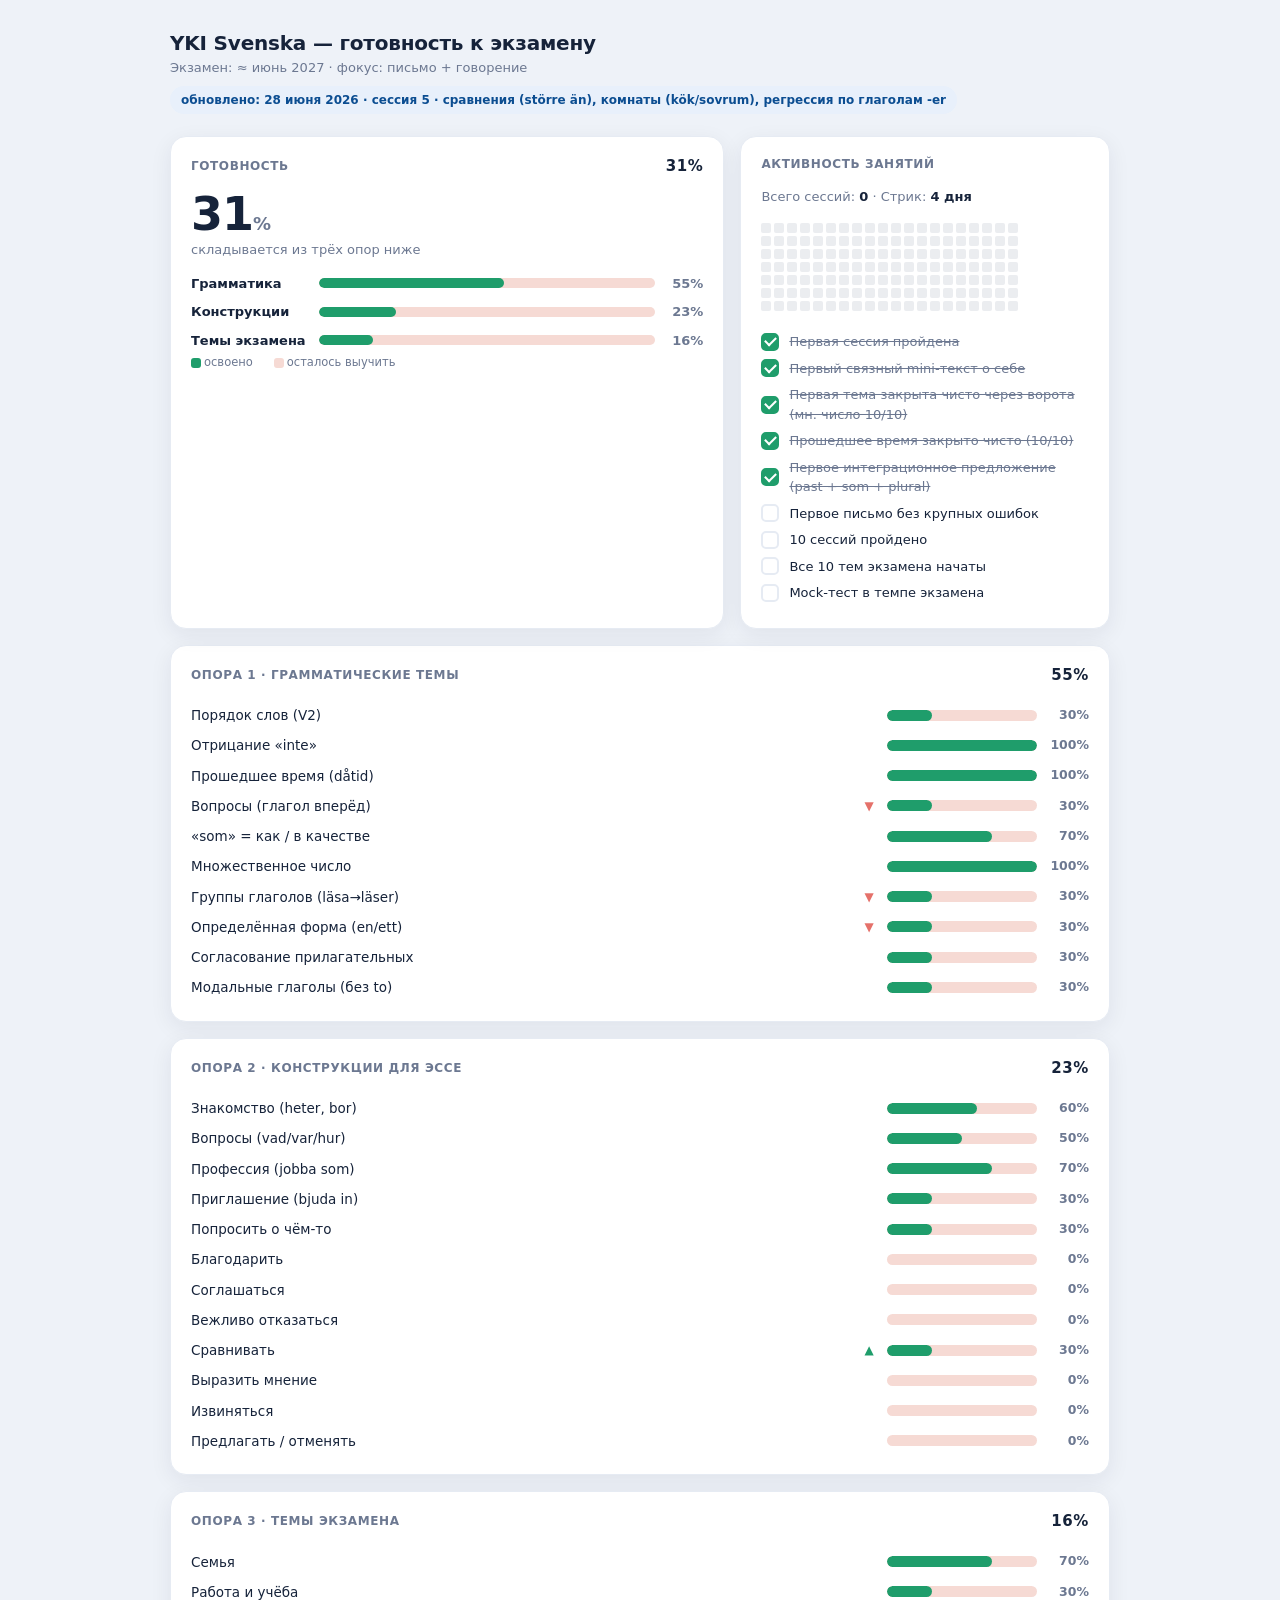
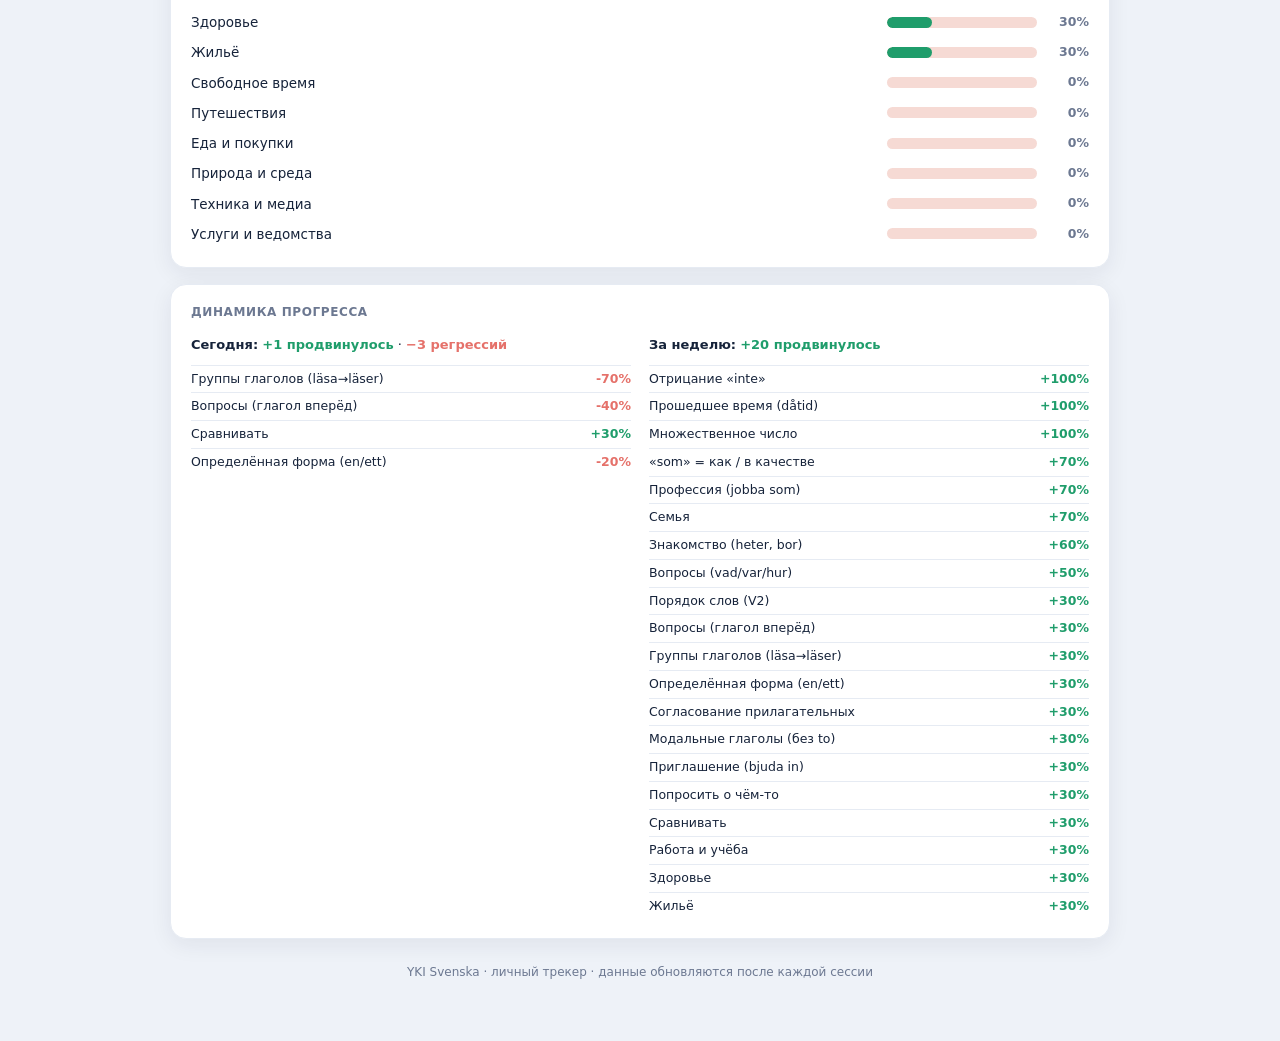
==== commit b70d4b92: "up" ====
--- a/dashboard/index.html
+++ b/dashboard/index.html
@@ -43,13 +43,16 @@
   .pillar .trk i{display:block;height:100%;background:var(--green);border-radius:6px;transition:width .6s}
   .pillar .pc{width:38px;text-align:right;font-weight:700;color:var(--muted)}
 
-  .streak{display:flex;align-items:center;gap:14px;margin-bottom:6px}
-  .flame{width:42px;height:42px;flex:none}
-  .streak .big2{font-size:28px;font-weight:800}
-  .streak .big2 span{font-size:13px;color:var(--muted);font-weight:600}
-  .week{display:flex;gap:5px;margin-top:12px}
-  .week i{width:100%;height:8px;border-radius:4px;background:var(--line)}
-  .week i.on{background:var(--gold)}
+  .activity-summary{font-size:13px;color:var(--muted);margin-bottom:12px}
+  .activity-summary span{font-weight:700;color:var(--ink)}
+  .calendar-wrapper{display:flex;justify-content:flex-start;overflow-x:auto;padding:5px 0}
+  .calendar-grid{display:grid;grid-template-rows:repeat(7,10px);grid-auto-flow:column;gap:3px}
+  .calendar-grid span{width:10px;height:10px;background:#ebedf0;border-radius:2px;display:block;transition:transform .1s}
+  .calendar-grid span:hover{transform:scale(1.2);outline:1px solid var(--muted)}
+  .calendar-grid span.level-1{background:#c6e48b}
+  .calendar-grid span.level-2{background:#7bc96f}
+  .calendar-grid span.level-3{background:#239a3b}
+  .calendar-grid span.level-4{background:#196127}
   .mlist{margin-top:8px}
   .mlist li{list-style:none;display:flex;align-items:center;gap:10px;font-size:13px;margin-bottom:7px}
   .mlist .box{width:18px;height:18px;border-radius:5px;border:2px solid var(--line);flex:none;display:grid;place-items:center}
@@ -110,13 +113,14 @@
     </div>
 
     <div class="card">
-      <h2>Серия занятий</h2>
-      <div class="streak">
-        <svg class="flame" viewBox="0 0 24 24"><path fill="#f3b307" d="M12 2c.5 3-2 4.5-2 7a3 3 0 0 0 1 2.2C11 9 12.5 8 12.5 8S14 10 13 12c-.4.8 0 1.6.7 1.9C15 14 16 12.7 16 11c0-1 .3-1.4.3-1.4.7 1 1.2 2.3 1.2 3.7A5.5 5.5 0 0 1 7 13.3C7 9 11 7 12 2z"/></svg>
-        <div class="big2" id="streakNum">0 <span>дней подряд</span></div>
-      </div>
-      <div class="week" id="week"></div>
-      <ul class="mlist" id="ms"></ul>
+      <h2>Активность занятий</h2>
+      <div class="activity-summary">
+        Всего сессий: <span id="actTotal">0</span> · Стрик: <span id="actStreak">0</span>
+      </div>
+      <div class="calendar-wrapper">
+        <div class="calendar-grid" id="calendarGrid"></div>
+      </div>
+      <ul class="mlist" id="ms" style="margin-top:16px"></ul>
     </div>
   </div>
 
@@ -165,8 +169,42 @@
 const plural=(n,o,f,m)=>{const a=Math.abs(n)%100,l=a%10;return l===1&&a!==11?o:(l>=2&&l<=4&&(a<10||a>=20))?f:m;};
 
 $("#upd").textContent="обновлено: "+D.updated;
-$("#streakNum").innerHTML=D.streak.days+" <span>"+plural(D.streak.days,"день","дня","дней")+" подряд</span>";
-$("#week").innerHTML=D.streak.week.map(d=>`<i class="${d?'on':''}"></i>`).join("");
+const activity = D.activity || {};
+const grid = $("#calendarGrid");
+const today = new Date();
+const dayOfWeek = today.getDay();
+const diffToMonday = dayOfWeek === 0 ? -6 : 1 - dayOfWeek;
+const currentMonday = new Date(today);
+currentMonday.setDate(today.getDate() + diffToMonday);
+const startDate = new Date(currentMonday);
+startDate.setDate(currentMonday.getDate() - 19 * 7);
+
+let html = "";
+let totalSessions = 0;
+
+for (let i = 0; i < 20 * 7; i++) {
+  const d = new Date(startDate);
+  d.setDate(startDate.getDate() + i);
+  const yyyy = d.getFullYear();
+  const mm = String(d.getMonth() + 1).padStart(2, '0');
+  const dd = String(d.getDate()).padStart(2, '0');
+  const dateStr = `${yyyy}-${mm}-${dd}`;
+  const count = activity[dateStr] || 0;
+  totalSessions += count;
+  let level = 0;
+  if (count === 1) level = 1;
+  else if (count === 2) level = 2;
+  else if (count > 2) level = 3;
+  const isFuture = d > today;
+  const cls = isFuture ? 'future' : `level-${level}`;
+  const options = { month: 'short', day: 'numeric' };
+  const dateFormatted = d.toLocaleDateString('ru-RU', options);
+  const title = `${dateFormatted}: ${count} ${plural(count, 'сессия', 'сессии', 'сессий')}`;
+  html += `<span class="${cls}" title="${title}"></span>`;
+}
+grid.innerHTML = html;
+$("#actTotal").textContent = totalSessions;
+$("#actStreak").textContent = D.streak + " " + plural(D.streak, "день", "дня", "дней");
 
 const gAvg=avg(D.grammar), cAvg=avg(D.constructions), tAvg=avg(D.themes);
 const overall=Math.round((gAvg+cAvg+tAvg)/3);
